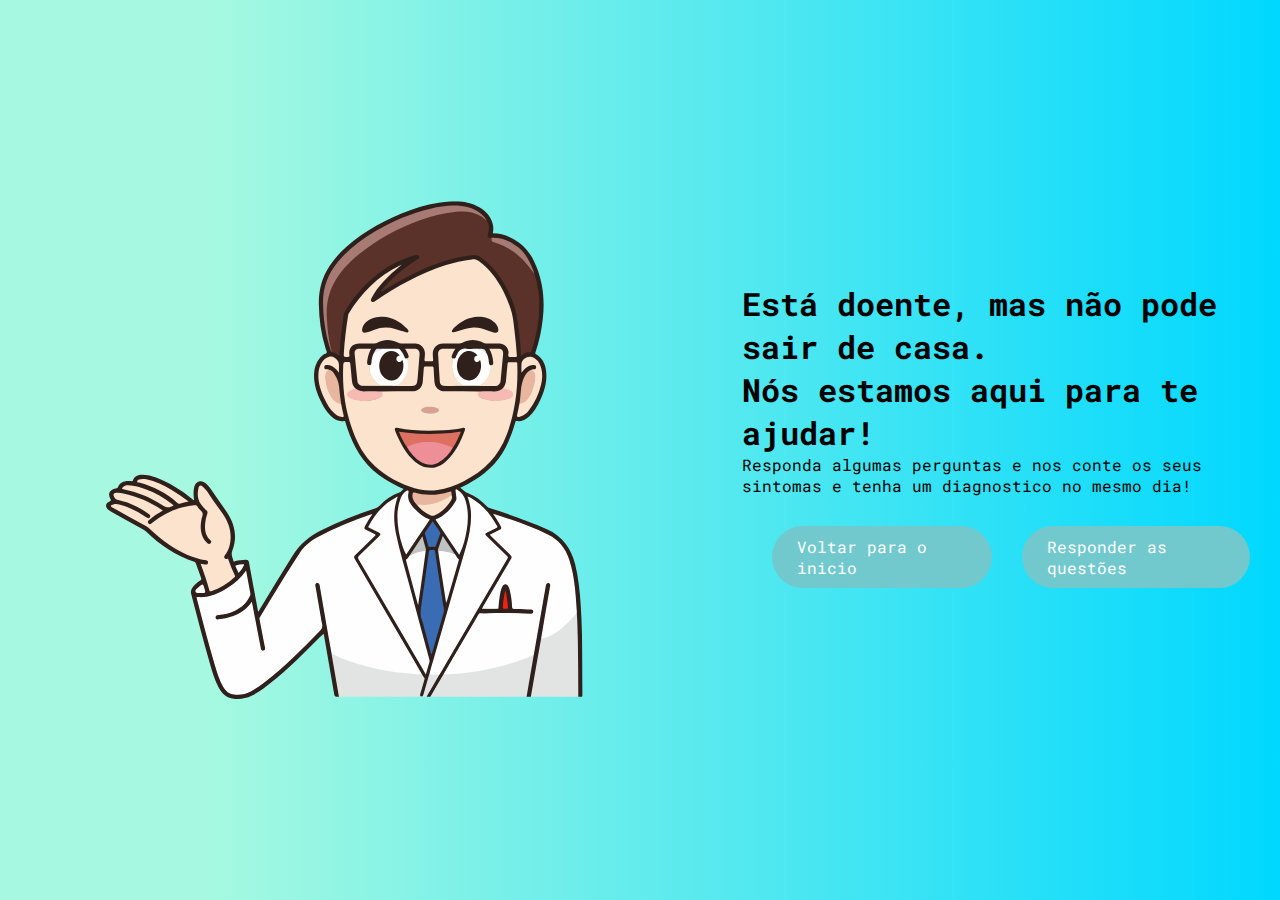
==== pagina2.html @ 2a229b94 "FIX-Adição da segunda página" ====
<!DOCTYPE html>
<html lang="pt-br">
<head>
    <meta charset="UTF-8">
    <meta http-equiv="X-UA-Compatible" content="IE=edge">
    <meta name="viewport" content="width=device-width, initial-scale=1.0">
    <link rel="preconnect" href="https://fonts.googleapis.com">
    <link rel="preconnect" href="https://fonts.gstatic.com" crossorigin>
    <link href="https://fonts.googleapis.com/css2?family=Roboto+Mono&display=swap" rel="stylesheet">
    <link rel="stylesheet" href="style.css" />
    <title>Survey form</title>
  </head>
  <body>
    <main>
        <div class="image-container">
            <img
            src="./imgs/1.svg" 
            alt="Garoto de camisa amarela e gravata verde com óculos preto e cabelo grisalho, pensativo com uma mesa em sua frente"
          />
        </div>
      
      <div class="texto2">
        <h1>
            Está doente, mas não pode sair de casa.<br>
            Nós estamos aqui para te ajudar!
        </h1>

        <p>
          Responda algumas perguntas e nos conte os seus sintomas e
          tenha um diagnostico no mesmo dia!
        </p>

        <div class="btn">
          <a href="./pagina1.html" class="btn1">Voltar para o inicio</a>
          <a href="/3_pagina/index.html" class="btn2">Responder as questões</a>
        </div>
      </div>
    </main>
    <script src="/Script/script.js"></script>
  </body>
</html>
---- style.css ----
*{
    padding: 0;
    margin: 0;
    box-sizing: border-box;
    user-select: none;
    
}

html,body{
    height: 100%;
    font-family: 'Roboto Mono', monospace;
}

body{
    display: flex;
    align-items: center;
    justify-content: center;
    background: rgb(166,249,224);
background: linear-gradient(90deg, rgba(166,249,224,1) 16%, rgba(0,216,255,1) 100%);
}



.image-container>img{
    width: 75%;
    height: 50%;
    align-items: center;
    display: flex;
}

main{
    display: flex;
    align-items: center;
    justify-content: center;
    margin-left: 3.5rem;
    padding-left: 50px;
}

main > .textos{
    display: flex;
    align-items: center;
    flex-direction: column;
}

.textos > h1{
    font-size: 6.938rem;
    text-align: center;
    line-height: 8.13rem ;
    margin-bottom: 1.2rem;
}
.textos > h3{
    font-size: 1.813rem;
    font-weight: 700;
    line-height:2.125rem;
    letter-spacing: 0rem;
    text-align: center;
    margin-bottom: 1.2rem;
}

.btn-pg1{
    background-color:#27374D ;
    text-decoration: none;
    color: #ffffff;
    padding: 10px 25px;
    border-radius:35px ;
}
.btn-pg1:hover{
    background-color: #DDE6ED;
    color: black;
}

.btn{
    flex-direction: row;
    display: flex;
    user-select: none;
    margin: 15px;
    
}

.btn1:hover{
    background-color: #E3FDFD;
    color: black;
}
.btn2:hover{
    background-color: #E3FDFD;
    
    color: black;
}

.btn1{
    background: #71C9CE;
    color: #ffffff;
    padding: 10px 25px;
    margin: 15px;
    border-radius: 35px;
    text-decoration: none;
   
}

.btn2{
    background: #71C9CE;
    color: #ffffff;
    padding: 10px 25px;
    border-radius: 35px;
    margin: 15px;
    text-decoration: none;
    margin-top: 15px;
   
}


@media screen and (max-width: 923px){

    main{
        flex-direction: column;
        margin-left: 0;
        padding: 25px 25px;
    }

    .textos>h1{
        font-size: 50px; 
    }
     .image-container{
        margin-top: 5.3rem;
        width: 75%;
    }
}
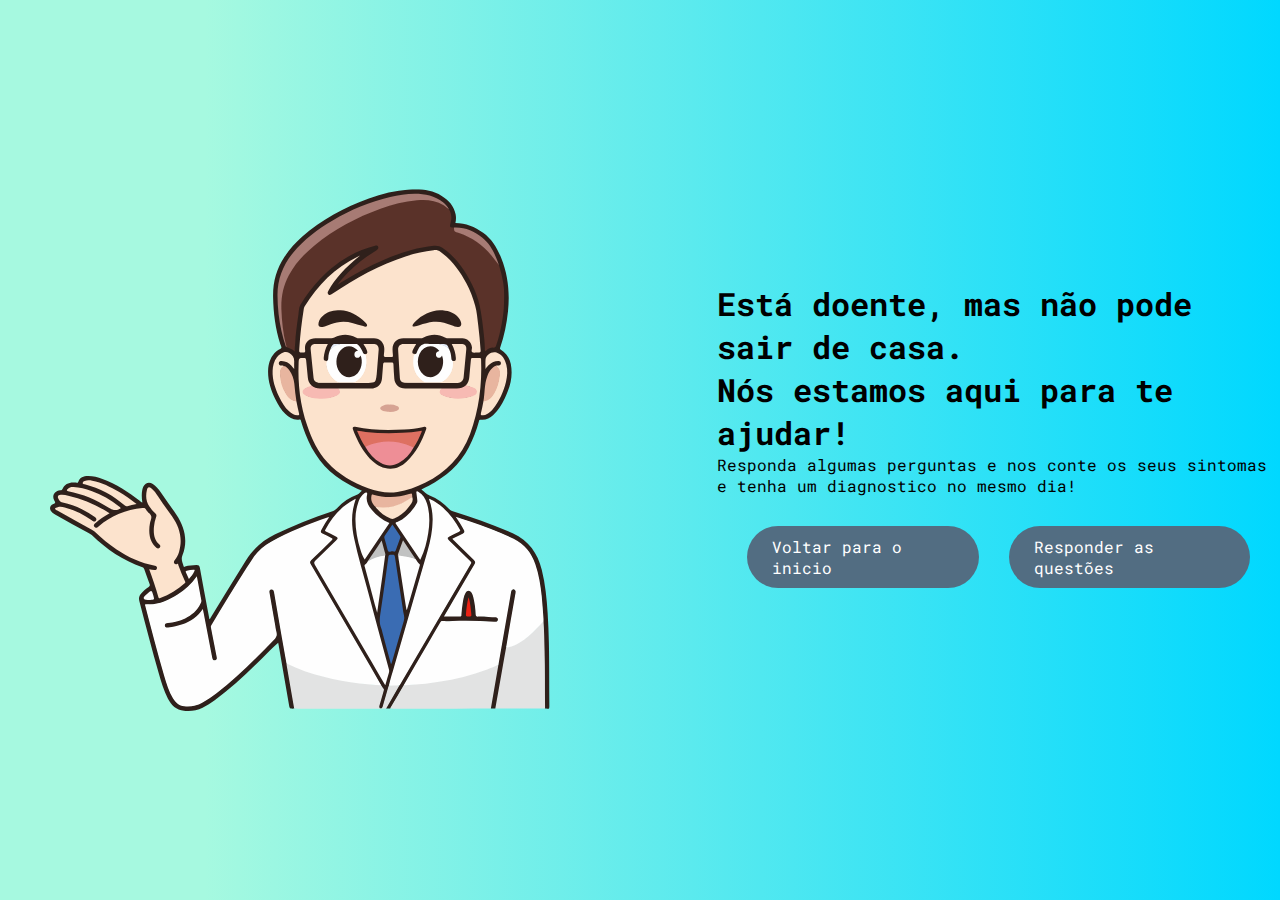
==== commit 1beaffa9: "FIX-Atualizando o head" ====
--- a/pagina2.html
+++ b/pagina2.html
@@ -1,13 +1,13 @@
 <!DOCTYPE html>
 <html lang="pt-br">
 <head>
-    <meta charset="UTF-8">
-    <meta http-equiv="X-UA-Compatible" content="IE=edge">
-    <meta name="viewport" content="width=device-width, initial-scale=1.0">
-    <link rel="preconnect" href="https://fonts.googleapis.com">
-    <link rel="preconnect" href="https://fonts.gstatic.com" crossorigin>
-    <link href="https://fonts.googleapis.com/css2?family=Roboto+Mono&display=swap" rel="stylesheet">
-    <link rel="stylesheet" href="style.css" />
+  <meta charset="UTF-8">
+  <meta http-equiv="X-UA-Compatible" content="IE=edge">
+  <meta name="viewport" content="width=device-width, initial-scale=1.0">
+  <link rel="preconnect" href="https://fonts.googleapis.com">
+  <link rel="preconnect" href="https://fonts.gstatic.com" crossorigin>
+  <link href="https://fonts.googleapis.com/css2?family=Roboto+Mono&display=swap" rel="stylesheet">
+  <link rel="stylesheet" href="style.css">
     <title>Survey form</title>
   </head>
   <body>
@@ -32,7 +32,7 @@
 
         <div class="btn">
           <a href="./pagina1.html" class="btn1">Voltar para o inicio</a>
-          <a href="/3_pagina/index.html" class="btn2">Responder as questões</a>
+          <a href="./pagina3.html" class="btn2">Responder as questões</a>
         </div>
       </div>
     </main>
--- a/style.css
+++ b/style.css
@@ -1,127 +1,309 @@
-*{
-    padding: 0;
-    margin: 0;
-    box-sizing: border-box;
-    user-select: none;
-    
-}
-
-html,body{
-    height: 100%;
-    font-family: 'Roboto Mono', monospace;
-}
-
-body{
-    display: flex;
-    align-items: center;
-    justify-content: center;
-    background: rgb(166,249,224);
-background: linear-gradient(90deg, rgba(166,249,224,1) 16%, rgba(0,216,255,1) 100%);
-}
-
-
-
-.image-container>img{
+:root {
+  --cor-primaria: #27374d;
+  --cor-secundaria: #dde6ed;
+  --cor-botao: #526d82;
+}
+* {
+  padding: 0;
+  margin: 0;
+  box-sizing: border-box;
+  user-select: none;
+}
+
+html,
+body {
+  height: 100%;
+  font-family: "Roboto Mono", monospace;
+}
+
+body {
+  display: flex;
+  align-items: center;
+  justify-content: center;
+  background: linear-gradient(
+    90deg,
+    rgba(166, 249, 224, 1) 16%,
+    rgba(0, 216, 255, 1) 100%
+  );
+}
+
+.image-container > img {
+  width: 75%;
+  height: 50%;
+  align-items: center;
+  display: flex;
+}
+
+main {
+  display: flex;
+  align-items: center;
+  justify-content: center;
+
+  padding-left: 50px;
+}
+
+main > .textos {
+  display: flex;
+  align-items: center;
+  flex-direction: column;
+}
+
+.textos > h1 {
+  font-size: 6.938rem;
+  text-align: center;
+  line-height: 8.13rem;
+  margin-bottom: 1.2rem;
+}
+.textos > h3 {
+  font-size: 1.813rem;
+  font-weight: 700;
+  line-height: 2.125rem;
+  letter-spacing: 0rem;
+  text-align: center;
+  margin-bottom: 1.2rem;
+}
+
+.btn-pg1 {
+  background-color: var(--cor-botao);
+  text-decoration: none;
+  color: #ffffff;
+  padding: 10px 25px;
+  border-radius: 35px;
+}
+.btn-pg1:hover {
+  background-color: var(--cor-secundaria);
+  color: black;
+}
+
+.btn {
+  flex-direction: row;
+  display: flex;
+  user-select: none;
+  margin: 15px;
+}
+
+.btn1:hover {
+  background-color: var(--cor-secundaria);
+  color: black;
+}
+.btn2:hover {
+  background-color: var(--cor-secundaria);
+
+  color: black;
+}
+
+.btn1 {
+  background: var(--cor-botao);
+  color: #ffffff;
+  padding: 10px 25px;
+  margin: 15px;
+  border-radius: 35px;
+  text-decoration: none;
+}
+
+.btn2 {
+  background: var(--cor-botao);
+  color: #ffffff;
+  padding: 10px 25px;
+  border-radius: 35px;
+  margin: 15px;
+  text-decoration: none;
+  margin-top: 15px;
+}
+
+.txt1 {
+  font-weight: 700;
+  font-size: 26px;
+  line-height: 30px;
+  margin-bottom: 20px;
+}
+
+.select-arrow-down {
+  position: absolute;
+  top: 0;
+  left: 0;
+}
+
+.select {
+  position: relative;
+  border: 1px solid rgba(0, 0, 0, 0.25);
+  border-radius: 20px;
+  width: 400px;
+  font-family: "Roboto Mono", monospace;
+  font-style: normal;
+  font-weight: 400;
+  font-size: 20px;
+  line-height: 32px;
+  text-align: center;
+  padding: 5px 0;
+  appearance: none;
+  background-image: url("/imgs/arrow_down.svg");
+  background-repeat: no-repeat;
+  background-position: left 1rem center;
+  background-size: 1em;
+}
+
+.select > option {
+  font-size: 0.9em;
+}
+
+.txt2 {
+  font-style: normal;
+  font-weight: 700;
+  font-size: 26px;
+  line-height: 30px;
+  margin: 25px 0;
+}
+
+.inputs {
+  list-style-type: none;
+  flex-direction: column;
+  display: flex;
+}
+
+.inputs li {
+  margin-top: 12px;
+}
+
+.inputs li label {
+  font-size: 1.1rem;
+  font-weight: 500;
+}
+
+.inputs li input {
+  cursor: pointer;
+  margin-right: 10px;
+}
+
+input[type="radio"]:after {
+  width: 20px;
+  height: 20px;
+  border-radius: 50%;
+  top: -2px;
+  left: -1px;
+  position: relative;
+  background-color: var(--cor-secundaria);
+  content: "";
+  display: inline-block;
+  visibility: visible;
+}
+
+input[type="radio"]:checked:after {
+  width: 20px;
+  height: 20px;
+  border-radius: 50%;
+  top: -2px;
+  left: -1px;
+  position: relative;
+  background-color: var(--cor-primaria);
+  content: "";
+  display: inline-block;
+  visibility: visible;
+}
+input[type='checkbox']:after {
+  width: 15px;
+  height: 15px;
+  border-radius: 25%;
+  top: -2px;
+  left: -1px;
+  position: relative;
+  background-color: #c5e7cf;
+  content: '';
+  display: inline-block;
+  visibility: visible;
+}
+
+input[type='checkbox']:checked:after {
+  width: 15px;
+  height: 15px;
+  border-radius: 25%;
+  top: -2px;
+  left: -1px;
+  position: relative;
+  background-color: var(--cor-primaria);
+  content: '';
+  display: inline-block;
+  visibility: visible;
+}
+
+.botoes {
+  margin-top: 25px;
+  display: flex;
+  flex-direction: column;
+  gap: 10px;
+  width: 80%;
+}
+
+.botoes a {
+  cursor: pointer;
+  color: #fff;
+  border: 0;
+  font-weight: 500;
+  background-color: var(--cor-botao);
+  padding: 8px;
+  text-align: center;
+  border-radius: 35px;
+  text-decoration: none;
+}
+
+.botoes a:hover {
+  color: black;
+  background: var(--cor-secundaria);
+}
+
+.botoes > div:first-child {
+  display: flex;
+  flex-direction: row;
+  gap: 10px;
+  text-decoration: none;
+}
+
+.botoes > div:first-child > a {
+  width: 50%;
+  text-decoration: none;
+}
+
+.valid {
+  font-weight: 700;
+  margin-top: 15px;
+  font-size: 15px;
+  color: #ff0000;
+}
+
+@media screen and (max-width: 923px) {
+  main {
+    flex-direction: column;
+    justify-content: flex-start;
+    margin: 30px 0;
+  }
+
+  body {
+    align-items: flex-start;
+  }
+
+  img {
+    margin-right: 0;
+    margin-bottom: 20px;
+  }
+
+  .botoes {
+    width: 100%;
+  }
+
+  .botoes a {
+    padding: 10px;
+  }
+
+  .txt2 {
+    margin-top: 20px;
+    margin-bottom: 5px;
+  }
+
+  .textos > h1 {
+    font-size: 50px;
+  }
+  .image-container {
+    margin-top: 5.3rem;
     width: 75%;
-    height: 50%;
-    align-items: center;
-    display: flex;
-}
-
-main{
-    display: flex;
-    align-items: center;
-    justify-content: center;
-    margin-left: 3.5rem;
-    padding-left: 50px;
-}
-
-main > .textos{
-    display: flex;
-    align-items: center;
-    flex-direction: column;
-}
-
-.textos > h1{
-    font-size: 6.938rem;
-    text-align: center;
-    line-height: 8.13rem ;
-    margin-bottom: 1.2rem;
-}
-.textos > h3{
-    font-size: 1.813rem;
-    font-weight: 700;
-    line-height:2.125rem;
-    letter-spacing: 0rem;
-    text-align: center;
-    margin-bottom: 1.2rem;
-}
-
-.btn-pg1{
-    background-color:#27374D ;
-    text-decoration: none;
-    color: #ffffff;
-    padding: 10px 25px;
-    border-radius:35px ;
-}
-.btn-pg1:hover{
-    background-color: #DDE6ED;
-    color: black;
-}
-
-.btn{
-    flex-direction: row;
-    display: flex;
-    user-select: none;
-    margin: 15px;
-    
-}
-
-.btn1:hover{
-    background-color: #E3FDFD;
-    color: black;
-}
-.btn2:hover{
-    background-color: #E3FDFD;
-    
-    color: black;
-}
-
-.btn1{
-    background: #71C9CE;
-    color: #ffffff;
-    padding: 10px 25px;
-    margin: 15px;
-    border-radius: 35px;
-    text-decoration: none;
-   
-}
-
-.btn2{
-    background: #71C9CE;
-    color: #ffffff;
-    padding: 10px 25px;
-    border-radius: 35px;
-    margin: 15px;
-    text-decoration: none;
-    margin-top: 15px;
-   
-}
-
-
-@media screen and (max-width: 923px){
-
-    main{
-        flex-direction: column;
-        margin-left: 0;
-        padding: 25px 25px;
-    }
-
-    .textos>h1{
-        font-size: 50px; 
-    }
-     .image-container{
-        margin-top: 5.3rem;
-        width: 75%;
-    }
-}+  }
+}
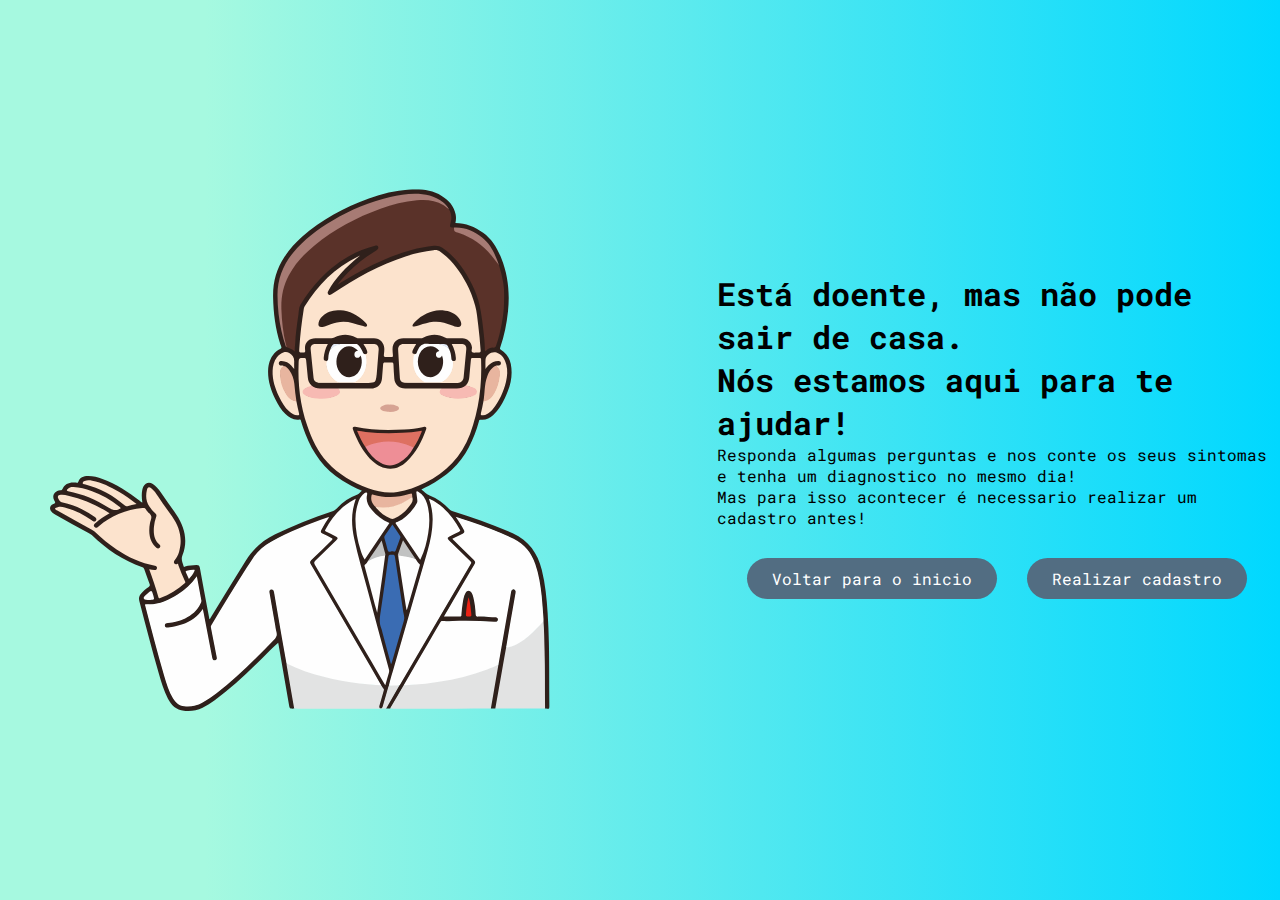
==== commit c08e8b95: "FIX- Novas Rotas da aplicação" ====
--- a/pagina2.html
+++ b/pagina2.html
@@ -8,7 +8,8 @@
   <link rel="preconnect" href="https://fonts.gstatic.com" crossorigin>
   <link href="https://fonts.googleapis.com/css2?family=Roboto+Mono&display=swap" rel="stylesheet">
   <link rel="stylesheet" href="style.css">
-    <title>Survey form</title>
+  <link rel="icon" href="./imgs/icon.png">
+    <title>Bem-vindo</title>
   </head>
   <body>
     <main>
@@ -29,10 +30,13 @@
           Responda algumas perguntas e nos conte os seus sintomas e
           tenha um diagnostico no mesmo dia!
         </p>
+        Mas para isso acontecer é necessario realizar um cadastro antes!
+        <p>
+        </p>
 
         <div class="btn">
           <a href="./pagina1.html" class="btn1">Voltar para o inicio</a>
-          <a href="./pagina3.html" class="btn2">Responder as questões</a>
+          <a href="./telaLogin.html" class="btn2">Realizar cadastro</a>
         </div>
       </div>
     </main>
--- a/style.css
+++ b/style.css
@@ -67,8 +67,8 @@
   background-color: var(--cor-botao);
   text-decoration: none;
   color: #ffffff;
-  padding: 10px 25px;
-  border-radius: 35px;
+  padding: 0.625rem 1.563rem;
+  border-radius: 2.188rem;
 }
 .btn-pg1:hover {
   background-color: var(--cor-secundaria);
@@ -79,7 +79,7 @@
   flex-direction: row;
   display: flex;
   user-select: none;
-  margin: 15px;
+  margin: 0.938rem;
 }
 
 .btn1:hover {
@@ -244,6 +244,7 @@
   text-align: center;
   border-radius: 35px;
   text-decoration: none;
+  flex: 1;
 }
 
 .botoes a:hover {
@@ -256,10 +257,10 @@
   flex-direction: row;
   gap: 10px;
   text-decoration: none;
+  flex: 1;
 }
 
 .botoes > div:first-child > a {
-  width: 50%;
   text-decoration: none;
 }
 
@@ -270,6 +271,112 @@
   color: #ff0000;
 }
 
+.containter{
+  display: flex;
+  flex-direction: column;
+}
+
+.containter > p{
+  font-style: normal;
+  font-weight: 700;
+  font-size: 26px;
+  line-height: 30px;
+  text-align: justify;
+  margin-bottom: 25px;
+  margin-right: 0.313rem;
+}
+.containter >p > em{
+  font-size: 20px;
+}
+
+.containter> textarea{
+  border: 1px solid rgba(0, 0, 0, 0.25);
+  border-radius: 20px;
+  resize: none;
+  padding: 8px;
+  margin-bottom: 0.313rem;
+  width: 40.625rem;
+}
+
+.form-control{
+  flex-direction: column;
+    display: flex
+}
+
+.form-control > label{
+  margin-top: 25px; 
+   margin-bottom: 10px;
+   font-weight: 700;
+   font-size: 26px;
+   line-height: 30px;
+}
+.form-control > input{
+  display: flex;
+    width: 300px;
+    padding: 8px;
+    border: 1px solid rgba(0, 0, 0, 0.25);
+    border-radius: 20px;
+}
+.form-control > input :nth-child(3n){
+  width: 1rem;
+}
+
+
+.modal {
+  display: none;
+  position: fixed;
+  z-index: 9999;
+  left: 0;
+  top: 0;
+  width: 100%;
+  height: 100%;
+  background-color: rgba(0, 0, 0, 0.5);
+}
+
+.modal-content {
+  display: flex;
+  flex-direction: column;
+  align-items: center;
+  justify-content: center;
+  background-color: #fff;
+  border-radius: 5px;
+  max-width: 400px;
+  margin: 0 auto;
+  padding: 20px;
+  position: relative;
+  top: 50%;
+  transform: translateY(-50%);
+  text-align: center;
+  font-family: "Roboto Mono", monospace;
+}
+
+
+
+.check-icon {
+  width: 100px;
+  height: 100px;
+  margin-bottom: 20px;
+}
+
+
+.modal-content {
+  animation: modal-appear 0.3s ease-in-out;
+}
+
+@keyframes modal-appear {
+  from {
+    opacity: 0;
+    transform: translateY(-30px);
+  }
+  to {
+    opacity: 1;
+    transform: translateY(0);
+  }
+}
+
+
+
+
 @media screen and (max-width: 923px) {
   main {
     flex-direction: column;
